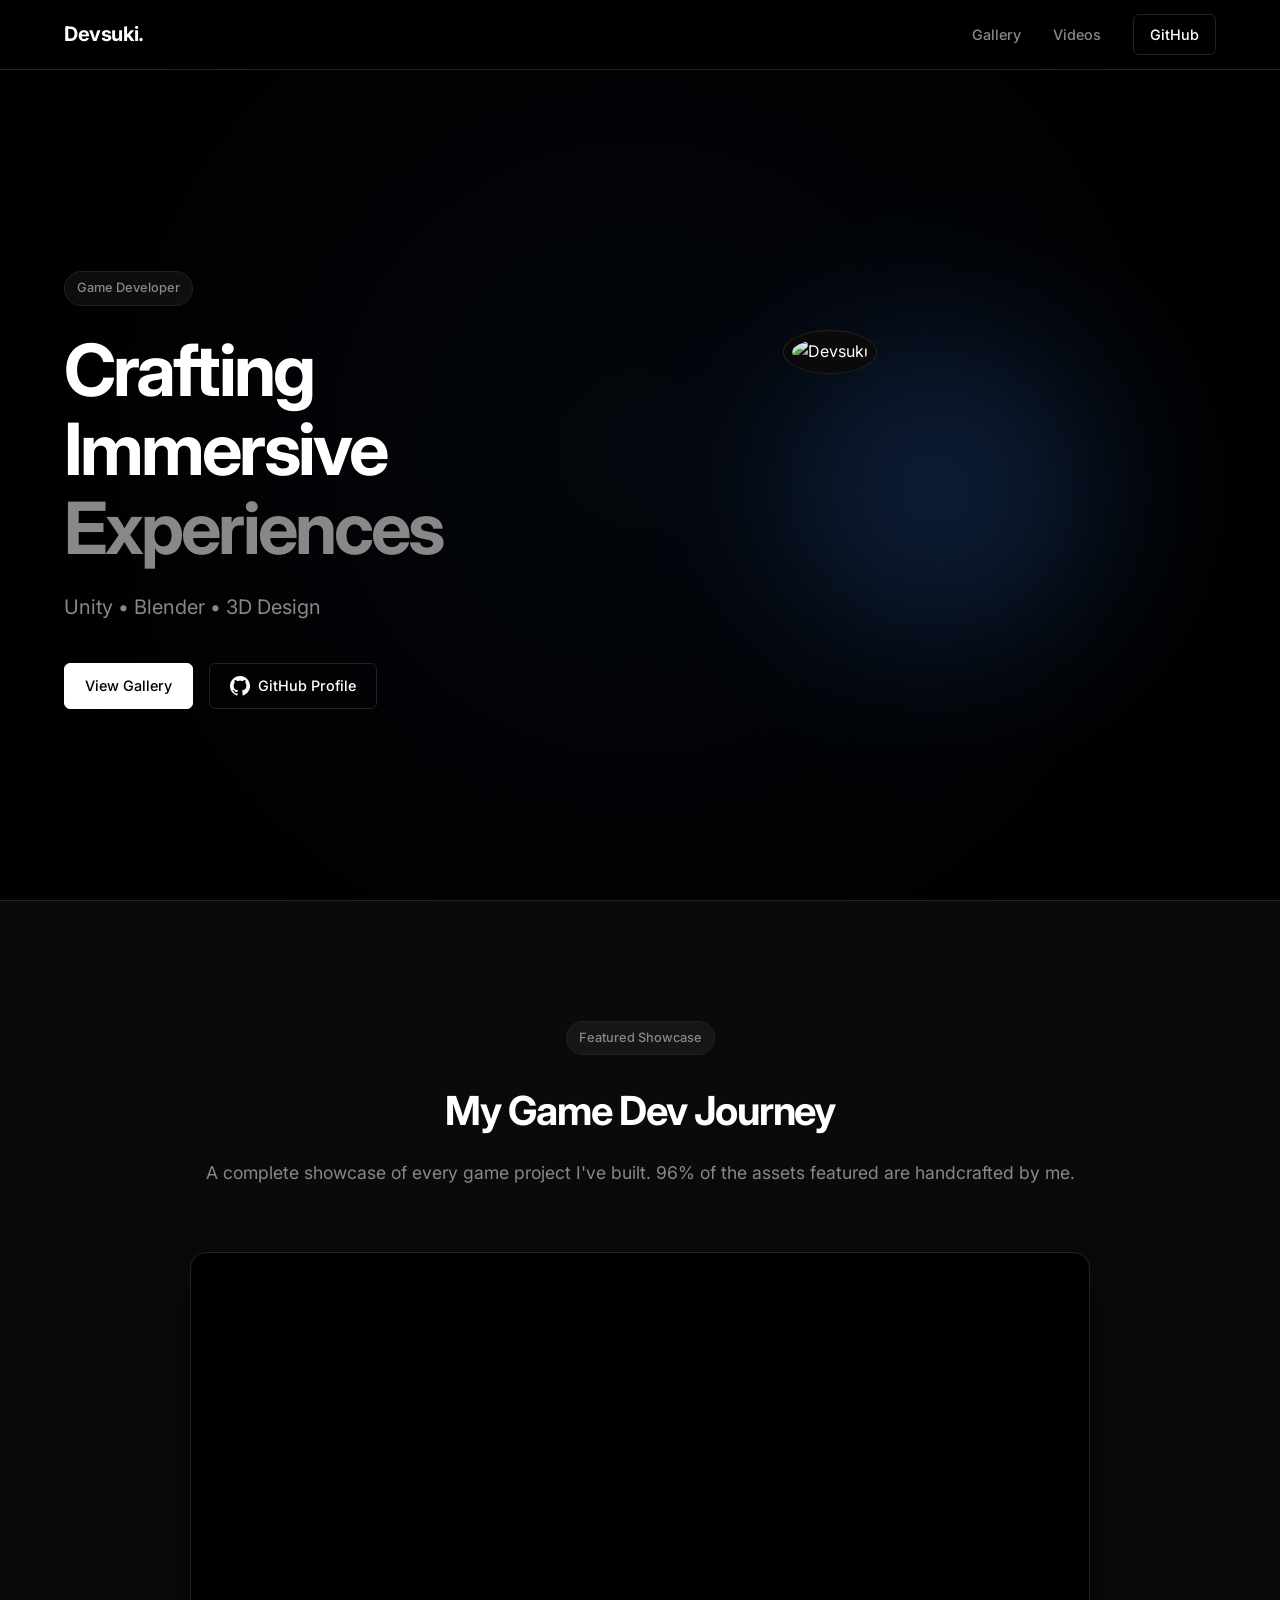
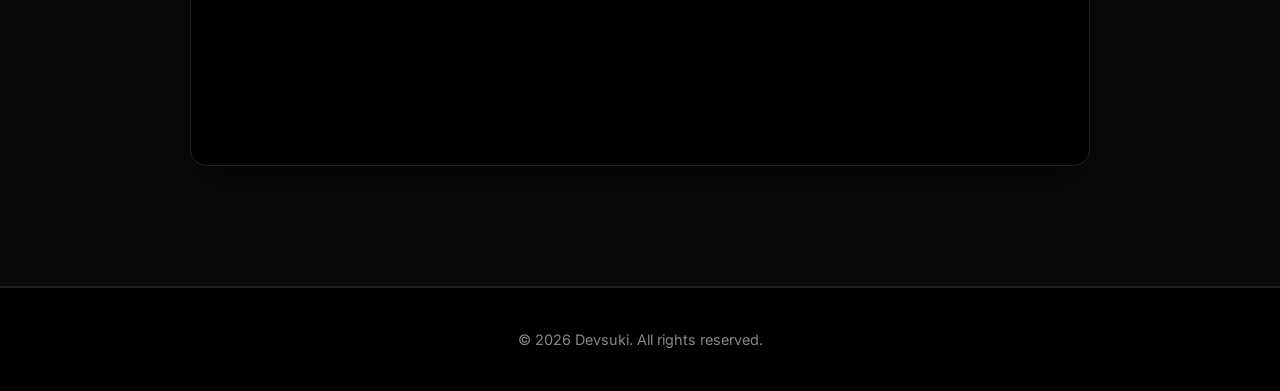
==== index.html @ 2c9f5257 "update" ====
<!DOCTYPE html>
<html lang="en">
<head>
    <meta charset="UTF-8">
    <meta name="viewport" content="width=device-width, initial-scale=1.0">
    <title>Devsuki | Game Developer</title>
    <link rel="preconnect" href="https://fonts.googleapis.com">
    <link rel="preconnect" href="https://fonts.gstatic.com" crossorigin>
    <link href="https://fonts.googleapis.com/css2?family=Inter:wght@300;400;500;600;700&display=swap" rel="stylesheet">
    <link rel="stylesheet" href="assets/css/style.css">
    <link rel="apple-touch-icon" sizes="180x180" href="assets/favicons/apple-touch-icon.png">
    <link rel="icon" type="image/png" sizes="32x32" href="assets/favicons/favicon-32x32.png">
    <link rel="icon" type="image/png" sizes="16x16" href="assets/favicons/favicon-16x16.png">
    <link rel="manifest" href="assets/favicons/site.webmanifest">
</head>
<body>
    <nav class="navbar">
        <div class="container nav-container">
            <a href="https://devsuki256.github.io" class="logo">Devsuki.</a>
            <div class="nav-links">
                <a href="gallery.html" target="_blank" rel="noopener noreferrer">Gallery</a>
                <a href="videos.html" target="_blank" rel="noopener noreferrer">Videos</a>
                <a href="https://github.com/devsuki256/" target="_blank" class="btn btn-outline">GitHub</a>
            </div>
        </div>
    </nav>

    <header class="hero">
        <div class="container hero-container">
            <div class="hero-content">
                <div class="badge">Game Developer</div>
                <h1 class="hero-title">Crafting Immersive <span>Experiences</span></h1>
                <p class="hero-subtitle">Unity • Blender • 3D Design</p>
                <div class="hero-actions">
                    <a href="gallery.html" target="_blank" rel="noopener noreferrer" class="btn btn-primary">View Gallery</a>
                    <a href="https://github.com/devsuki256/" target="_blank" class="btn btn-secondary">
                        <svg width="20" height="20" viewBox="0 0 24 24" fill="currentColor">
                            <path d="M12 0c-6.661 0-12 5.339-12 12 0 5.278 3.433 9.756 8.206 11.341.6.111.82-.258.82-.577v-2.031c-3.338.724-4.042-1.61-4.042-1.61-.546-1.387-1.333-1.756-1.333-1.756-1.089-.745.083-.729.083-.729 1.205.084 1.839 1.237 1.839 1.237 1.07 1.834 2.807 1.304 3.492.997.107-.775.418-1.305.762-1.604-2.665-.305-5.467-1.334-5.467-5.931 0-1.311.469-2.381 1.236-3.221-.124-.303-.535-1.524.117-3.176 0 0 1.008-.322 3.301 1.23.957-.266 1.983-.399 3.003-.404 1.02.005 2.047.138 3.006.404 2.291-1.552 3.297-1.23 3.297-1.23.653 1.653.242 2.874.118 3.176.77.84 1.235 1.911 1.235 3.221 0 4.609-2.807 5.624-5.479 5.921.43.372.823 1.102.823 2.222v3.293c0 .319.192.694.801.576 4.765-1.589 8.199-6.086 8.199-11.386 0-6.627-5.373-12-12-12z"/>
                        </svg>
                        GitHub Profile
                    </a>
                </div>
            </div>
            <div class="hero-image">
                <div class="image-wrapper">
                    <img src="https://github.com/devsuki256.png" alt="Devsuki">
                    <div class="glow"></div>
                </div>
            </div>
        </div>
    </header>

    <section class="section bg-light">
        <div class="container">
            <div class="section-header">
                <div class="badge">Featured Showcase</div>
                <h2 class="section-title">My Game Dev Journey</h2>
                <p class="section-subtitle">A complete showcase of every game project I've built. 96% of the assets featured are handcrafted by me.</p>
            </div>
            <div class="featured-video card">
                <div class="video-wrapper">
                    <iframe src="https://www.youtube.com/embed/bhqMQ7CLJa0?si=gXv5H6FNw3ew9xM1" title="YouTube video player" frameborder="0" allow="accelerometer; autoplay; clipboard-write; encrypted-media; gyroscope; picture-in-picture; web-share" referrerpolicy="strict-origin-when-cross-origin" allowfullscreen></iframe>
                </div>
            </div>
        </div>
    </section>

    <footer class="footer">
        <div class="container">
            <p>&copy; <span id="year"></span> Devsuki. All rights reserved.</p>
        </div>
    </footer>

    <script src="assets/js/main.js"></script>
</body>
</html>
---- assets/css/style.css ----
:root {
    --bg-color: #000000;
    --surface-color: #0a0a0a;
    --border-color: #222222;
    --text-primary: #ffffff;
    --text-secondary: #888888;
    --primary-color: #ffffff;
    --primary-hover: #e0e0e0;
    --accent-color: #3b82f6;
    --font-sans: 'Inter', -apple-system, BlinkMacSystemFont, "Segoe UI", Roboto, Helvetica, Arial, sans-serif;
}

* {
    margin: 0;
    padding: 0;
    box-sizing: border-box;
}

html {
    scroll-behavior: smooth;
}

body {
    font-family: var(--font-sans);
    background-color: var(--bg-color);
    color: var(--text-primary);
    line-height: 1.6;
    -webkit-font-smoothing: antialiased;
}

.container {
    max-width: 1200px;
    margin: 0 auto;
    padding: 0 24px;
}

/* Navbar */
.navbar {
    position: fixed;
    top: 0;
    left: 0;
    right: 0;
    height: 70px;
    background: rgba(0, 0, 0, 0.7);
    backdrop-filter: blur(12px);
    -webkit-backdrop-filter: blur(12px);
    border-bottom: 1px solid var(--border-color);
    z-index: 100;
    display: flex;
    align-items: center;
}

.nav-container {
    display: flex;
    justify-content: space-between;
    align-items: center;
    width: 100%;
}

.logo {
    font-size: 1.25rem;
    font-weight: 700;
    letter-spacing: -0.02em;
    color: var(--text-primary);
    text-decoration: none;
}

.nav-links {
    display: flex;
    align-items: center;
    gap: 32px;
}

.nav-links a:not(.btn) {
    color: var(--text-secondary);
    text-decoration: none;
    font-size: 0.9rem;
    font-weight: 500;
    transition: color 0.2s;
}

.nav-links a:not(.btn):hover {
    color: var(--text-primary);
}

/* Buttons */
.btn {
    display: inline-flex;
    align-items: center;
    justify-content: center;
    gap: 8px;
    padding: 10px 20px;
    border-radius: 6px;
    font-size: 0.9rem;
    font-weight: 500;
    text-decoration: none;
    transition: all 0.2s;
    cursor: pointer;
}

.btn-primary {
    background: var(--primary-color);
    color: #000;
    border: 1px solid var(--primary-color);
}

.btn-primary:hover {
    background: var(--primary-hover);
}

.btn-secondary {
    background: transparent;
    color: var(--text-primary);
    border: 1px solid var(--border-color);
}

.btn-secondary:hover {
    background: var(--surface-color);
    border-color: #444;
}

.btn-outline {
    background: transparent;
    color: var(--text-primary);
    border: 1px solid var(--border-color);
    padding: 8px 16px;
}

.btn-outline:hover {
    background: var(--surface-color);
}

/* Hero */
.hero {
    padding: 180px 0 100px;
    min-height: 100vh;
    display: flex;
    align-items: center;
    position: relative;
    overflow: hidden;
}

.hero::before {
    content: '';
    position: absolute;
    top: -50%;
    left: -50%;
    width: 200%;
    height: 200%;
    background: radial-gradient(circle at 50% 50%, rgba(59, 130, 246, 0.05) 0%, transparent 40%);
    z-index: -1;
}

.hero-container {
    display: grid;
    grid-template-columns: 1fr 1fr;
    gap: 60px;
    align-items: center;
}

.badge {
    display: inline-block;
    padding: 6px 12px;
    background: rgba(255, 255, 255, 0.05);
    border: 1px solid var(--border-color);
    border-radius: 100px;
    font-size: 0.8rem;
    font-weight: 500;
    margin-bottom: 24px;
    color: var(--text-secondary);
}

.hero-title {
    font-size: 4.5rem;
    font-weight: 700;
    line-height: 1.1;
    letter-spacing: -0.04em;
    margin-bottom: 24px;
}

.hero-title span {
    color: var(--text-secondary);
}

.hero-subtitle {
    font-size: 1.25rem;
    color: var(--text-secondary);
    margin-bottom: 40px;
    max-width: 480px;
}

.hero-actions {
    display: flex;
    gap: 16px;
}

.hero-image {
    display: flex;
    justify-content: center;
    position: relative;
}

.image-wrapper {
    position: relative;
    width: 320px;
    height: 320px;
    border-radius: 50%;
    z-index: 1;
}

.image-wrapper img {
    width: 100%;
    height: 100%;
    object-fit: cover;
    border-radius: 50%;
    border: 1px solid var(--border-color);
    background: var(--surface-color);
    padding: 8px;
}

.glow {
    position: absolute;
    top: 50%;
    left: 50%;
    transform: translate(-50%, -50%);
    width: 100%;
    height: 100%;
    background: var(--accent-color);
    filter: blur(80px);
    opacity: 0.2;
    z-index: -1;
    border-radius: 50%;
}

/* Sections */
.section {
    padding: 120px 0;
}

.bg-light {
    background: var(--surface-color);
    border-top: 1px solid var(--border-color);
    border-bottom: 1px solid var(--border-color);
}

.section-header {
    text-align: center;
    margin-bottom: 64px;
}

.section-title {
    font-size: 2.5rem;
    font-weight: 700;
    letter-spacing: -0.03em;
    margin-bottom: 16px;
}

.section-subtitle {
    font-size: 1.1rem;
    color: var(--text-secondary);
}

/* Grid */
.grid {
    display: grid;
    gap: 24px;
}

.gallery-grid {
    grid-template-columns: repeat(auto-fill, minmax(300px, 1fr));
}

.video-grid {
    grid-template-columns: repeat(auto-fill, minmax(400px, 1fr));
}

/* Cards */
.card {
    background: var(--bg-color);
    border: 1px solid var(--border-color);
    border-radius: 12px;
    overflow: hidden;
    transition: all 0.3s ease;
    cursor: pointer;
    position: relative;
}

.card:hover {
    border-color: #444;
    transform: translateY(-4px);
    box-shadow: 0 12px 24px rgba(0,0,0,0.5);
}

.card-img-wrapper {
    aspect-ratio: 16/9;
    overflow: hidden;
}

.card img {
    width: 100%;
    height: 100%;
    object-fit: cover;
    transition: transform 0.5s ease;
}

.card:hover img {
    transform: scale(1.05);
}

.video-wrapper {
    aspect-ratio: 16/9;
}

.video-wrapper iframe {
    width: 100%;
    height: 100%;
    border: none;
}

.featured-video {
    max-width: 900px;
    margin: 0 auto;
    border-radius: 16px;
    box-shadow: 0 20px 40px rgba(0,0,0,0.6);
}

/* Lightbox */
.lightbox {
    position: fixed;
    top: 0;
    left: 0;
    width: 100%;
    height: 100%;
    background: rgba(0, 0, 0, 0.9);
    backdrop-filter: blur(10px);
    z-index: 1000;
    display: flex;
    align-items: center;
    justify-content: center;
    opacity: 0;
    pointer-events: none;
    transition: opacity 0.3s ease;
}

.lightbox.active {
    opacity: 1;
    pointer-events: auto;
}

.lightbox-content {
    max-width: 90vw;
    max-height: 90vh;
    position: relative;
}

.lightbox img {
    max-width: 100%;
    max-height: 90vh;
    object-fit: contain;
    border-radius: 8px;
    box-shadow: 0 20px 40px rgba(0,0,0,0.5);
}

.close-lightbox {
    position: absolute;
    top: 24px;
    right: 24px;
    background: rgba(255,255,255,0.1);
    border: 1px solid rgba(255,255,255,0.2);
    color: white;
    width: 40px;
    height: 40px;
    border-radius: 50%;
    font-size: 24px;
    display: flex;
    align-items: center;
    justify-content: center;
    cursor: pointer;
    transition: background 0.2s;
}

.close-lightbox:hover {
    background: rgba(255,255,255,0.2);
}

/* Footer */
.footer {
    padding: 40px 0;
    text-align: center;
    color: var(--text-secondary);
    border-top: 1px solid var(--border-color);
    font-size: 0.9rem;
}

/* Responsive */
@media (max-width: 992px) {
    .hero-container {
        grid-template-columns: 1fr;
        text-align: center;
    }
    
    .hero-subtitle {
        margin: 0 auto 40px;
    }

    .hero-actions {
        justify-content: center;
    }

    .hero-image {
        grid-row: 1;
        margin-bottom: 40px;
    }

    .image-wrapper {
        width: 240px;
        height: 240px;
    }
}

@media (max-width: 768px) {
    .hero-title {
        font-size: 3rem;
    }

    .video-grid {
        grid-template-columns: 1fr;
    }

    .nav-links a:not(.btn) {
        display: none;
    }
    
    .hero-actions {
        flex-direction: column;
    }
    
    .hero-actions .btn {
        width: 100%;
    }
}
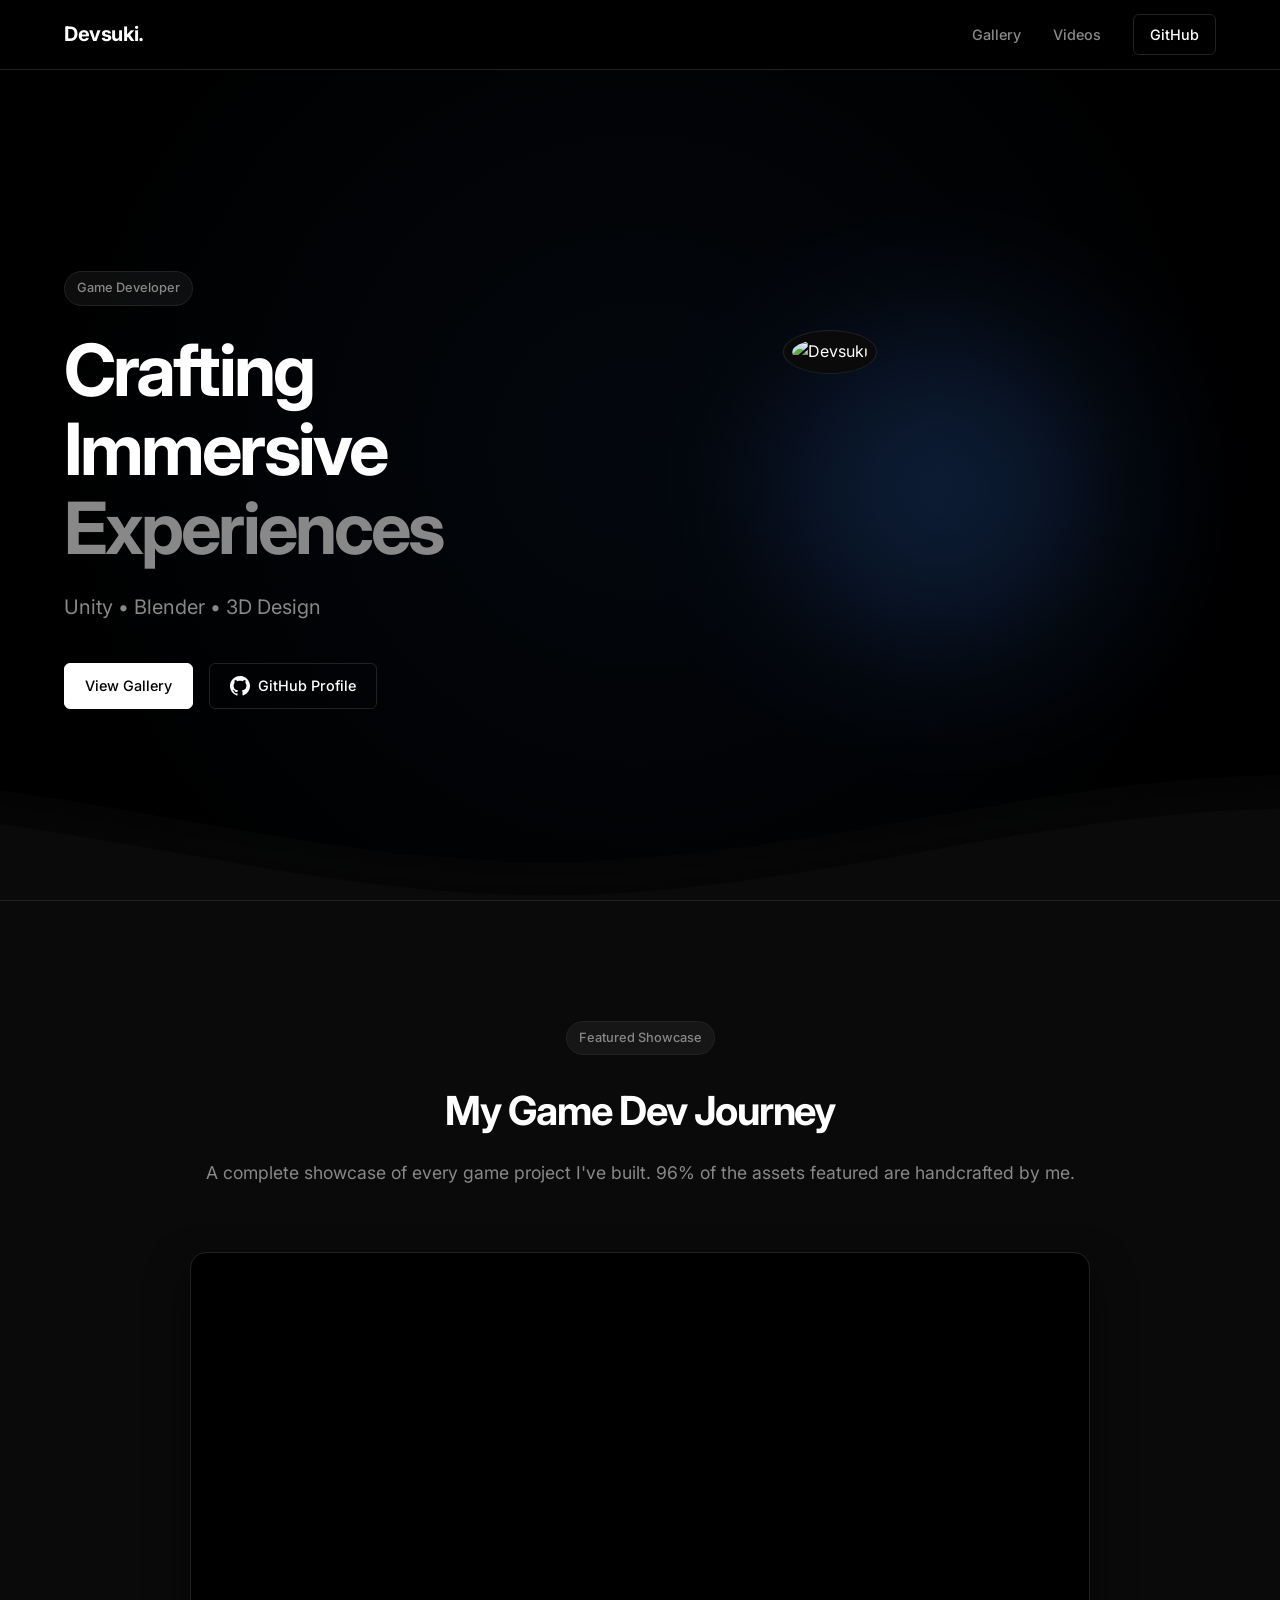
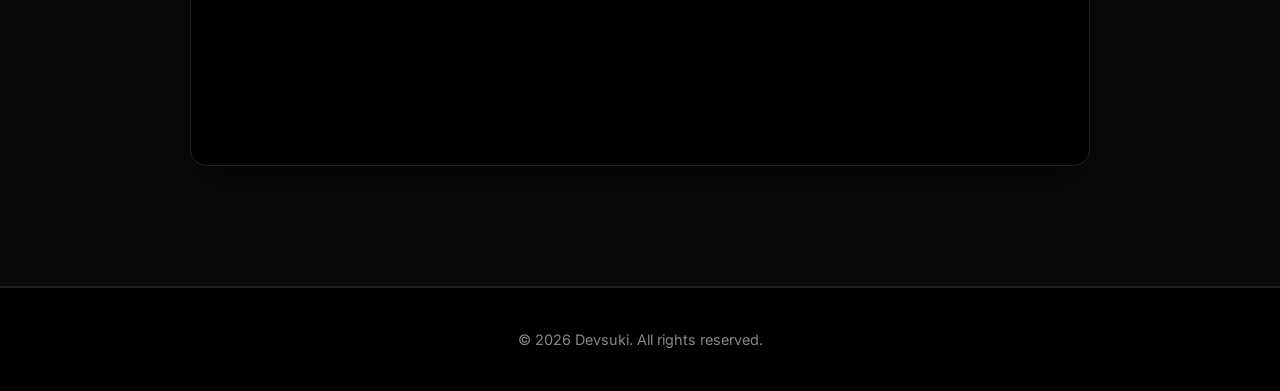
==== commit f354b113: "animation" ====
--- a/index.html
+++ b/index.html
@@ -48,6 +48,19 @@
                 </div>
             </div>
         </div>
+        <!-- Wave Animation -->
+        <svg class="waves" xmlns="http://www.w3.org/2000/svg" xmlns:xlink="http://www.w3.org/1999/xlink"
+             viewBox="0 24 150 28" preserveAspectRatio="none" shape-rendering="auto">
+            <defs>
+                <path id="gentle-wave" d="M-160 44c30 0 58-18 88-18s 58 18 88 18 58-18 88-18 58 18 88 18 v44h-352z" />
+            </defs>
+            <g class="parallax">
+                <use xlink:href="#gentle-wave" x="48" y="0" fill="rgba(10, 10, 10, 0.7)" />
+                <use xlink:href="#gentle-wave" x="48" y="3" fill="rgba(10, 10, 10, 0.5)" />
+                <use xlink:href="#gentle-wave" x="48" y="5" fill="rgba(10, 10, 10, 0.3)" />
+                <use xlink:href="#gentle-wave" x="48" y="7" fill="#0a0a0a" />
+            </g>
+        </svg>
     </header>
 
     <section class="section bg-light">
--- a/assets/css/style.css
+++ b/assets/css/style.css
@@ -151,6 +151,49 @@
     z-index: -1;
 }
 
+/* Waves */
+.waves {
+    position: absolute;
+    bottom: 0;
+    width: 100%;
+    height: 15vh;
+    min-height: 100px;
+    max-height: 150px;
+    z-index: 1;
+}
+
+.parallax > use {
+    animation: move-forever 25s cubic-bezier(.55, .5, .45, .5) infinite;
+}
+
+.parallax > use:nth-child(1) {
+    animation-delay: -2s;
+    animation-duration: 7s;
+    opacity: 0.7;
+}
+
+.parallax > use:nth-child(2) {
+    animation-delay: -3s;
+    animation-duration: 10s;
+    opacity: 0.5;
+}
+
+.parallax > use:nth-child(3) {
+    animation-delay: -4s;
+    animation-duration: 13s;
+    opacity: 0.3;
+}
+
+.parallax > use:nth-child(4) {
+    animation-delay: -5s;
+    animation-duration: 20s;
+}
+
+@keyframes move-forever {
+    0% { transform: translate3d(-90px, 0, 0); }
+    100% { transform: translate3d(85px, 0, 0); }
+}
+
 .hero-container {
     display: grid;
     grid-template-columns: 1fr 1fr;
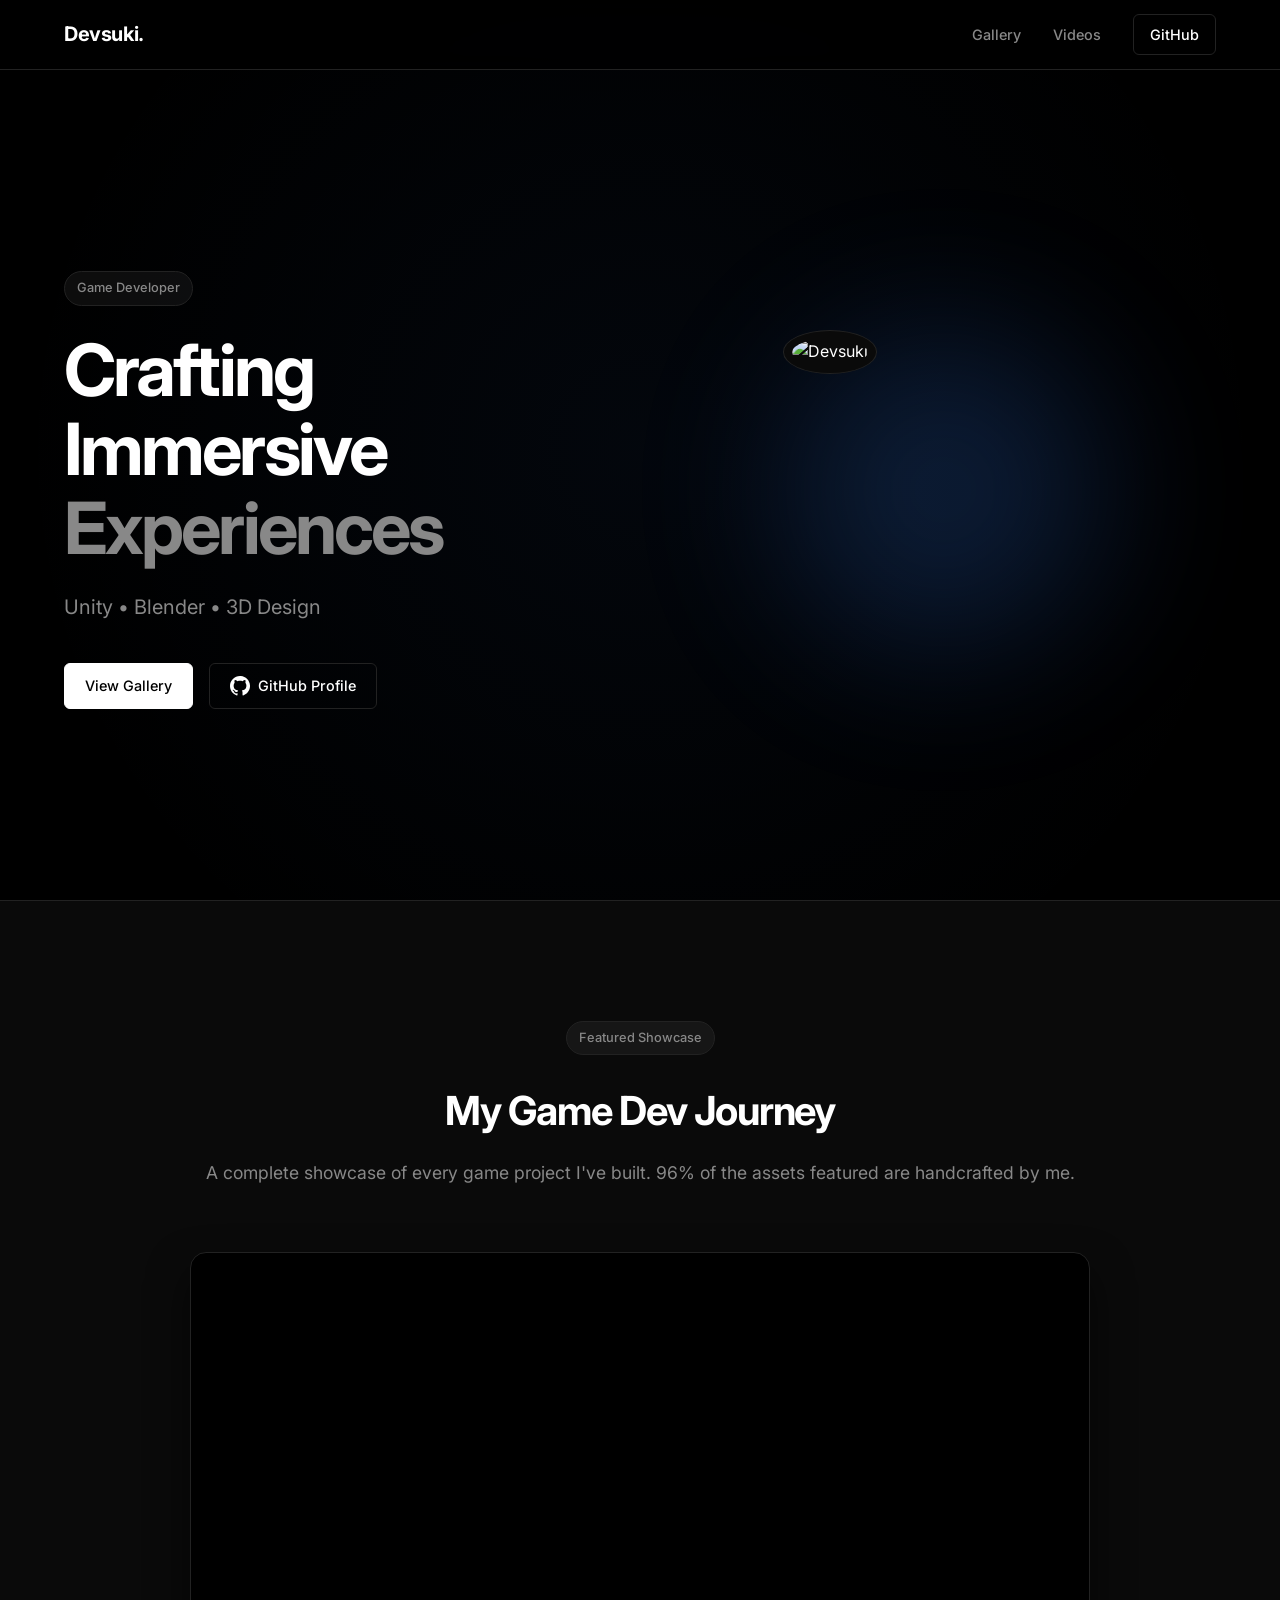
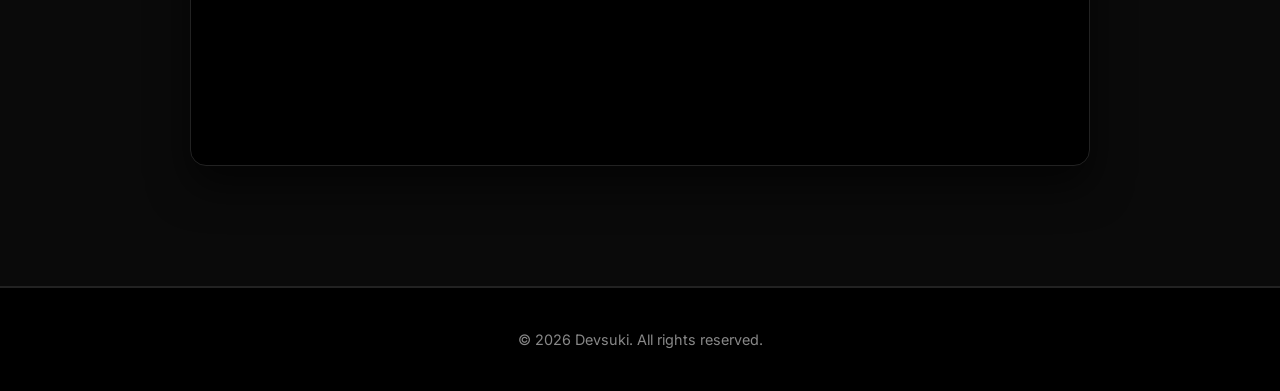
==== commit 16b53570: "animation" ====
--- a/index.html
+++ b/index.html
@@ -28,10 +28,10 @@
     <header class="hero">
         <div class="container hero-container">
             <div class="hero-content">
-                <div class="badge">Game Developer</div>
-                <h1 class="hero-title">Crafting Immersive <span>Experiences</span></h1>
-                <p class="hero-subtitle">Unity • Blender • 3D Design</p>
-                <div class="hero-actions">
+                <div class="badge animate-fade-up" style="animation-delay: 0.1s; opacity: 0;">Game Developer</div>
+                <h1 class="hero-title animate-fade-up" style="animation-delay: 0.2s; opacity: 0;">Crafting Immersive <span>Experiences</span></h1>
+                <p class="hero-subtitle animate-fade-up" style="animation-delay: 0.3s; opacity: 0;">Unity • Blender • 3D Design</p>
+                <div class="hero-actions animate-fade-up" style="animation-delay: 0.4s; opacity: 0;">
                     <a href="gallery.html" target="_blank" rel="noopener noreferrer" class="btn btn-primary">View Gallery</a>
                     <a href="https://github.com/devsuki256/" target="_blank" class="btn btn-secondary">
                         <svg width="20" height="20" viewBox="0 0 24 24" fill="currentColor">
@@ -41,36 +41,23 @@
                     </a>
                 </div>
             </div>
-            <div class="hero-image">
+            <div class="hero-image animate-scale-in" style="animation-delay: 0.5s; opacity: 0;">
                 <div class="image-wrapper">
                     <img src="https://github.com/devsuki256.png" alt="Devsuki">
                     <div class="glow"></div>
                 </div>
             </div>
         </div>
-        <!-- Wave Animation -->
-        <svg class="waves" xmlns="http://www.w3.org/2000/svg" xmlns:xlink="http://www.w3.org/1999/xlink"
-             viewBox="0 24 150 28" preserveAspectRatio="none" shape-rendering="auto">
-            <defs>
-                <path id="gentle-wave" d="M-160 44c30 0 58-18 88-18s 58 18 88 18 58-18 88-18 58 18 88 18 v44h-352z" />
-            </defs>
-            <g class="parallax">
-                <use xlink:href="#gentle-wave" x="48" y="0" fill="rgba(10, 10, 10, 0.7)" />
-                <use xlink:href="#gentle-wave" x="48" y="3" fill="rgba(10, 10, 10, 0.5)" />
-                <use xlink:href="#gentle-wave" x="48" y="5" fill="rgba(10, 10, 10, 0.3)" />
-                <use xlink:href="#gentle-wave" x="48" y="7" fill="#0a0a0a" />
-            </g>
-        </svg>
     </header>
 
     <section class="section bg-light">
         <div class="container">
-            <div class="section-header">
+            <div class="section-header animate-fade-up" style="opacity: 0;">
                 <div class="badge">Featured Showcase</div>
                 <h2 class="section-title">My Game Dev Journey</h2>
                 <p class="section-subtitle">A complete showcase of every game project I've built. 96% of the assets featured are handcrafted by me.</p>
             </div>
-            <div class="featured-video card">
+            <div class="featured-video card animate-fade-up" style="animation-delay: 0.2s; opacity: 0;">
                 <div class="video-wrapper">
                     <iframe src="https://www.youtube.com/embed/bhqMQ7CLJa0?si=gXv5H6FNw3ew9xM1" title="YouTube video player" frameborder="0" allow="accelerometer; autoplay; clipboard-write; encrypted-media; gyroscope; picture-in-picture; web-share" referrerpolicy="strict-origin-when-cross-origin" allowfullscreen></iframe>
                 </div>
--- a/assets/css/style.css
+++ b/assets/css/style.css
@@ -151,51 +151,76 @@
     z-index: -1;
 }
 
-/* Waves */
-.waves {
-    position: absolute;
-    bottom: 0;
-    width: 100%;
-    height: 15vh;
-    min-height: 100px;
-    max-height: 150px;
-    z-index: 1;
-}
-
-.parallax > use {
-    animation: move-forever 25s cubic-bezier(.55, .5, .45, .5) infinite;
-}
-
-.parallax > use:nth-child(1) {
-    animation-delay: -2s;
-    animation-duration: 7s;
-    opacity: 0.7;
-}
-
-.parallax > use:nth-child(2) {
-    animation-delay: -3s;
-    animation-duration: 10s;
-    opacity: 0.5;
-}
-
-.parallax > use:nth-child(3) {
-    animation-delay: -4s;
-    animation-duration: 13s;
-    opacity: 0.3;
-}
-
-.parallax > use:nth-child(4) {
-    animation-delay: -5s;
-    animation-duration: 20s;
-}
-
-@keyframes move-forever {
-    0% { transform: translate3d(-90px, 0, 0); }
-    100% { transform: translate3d(85px, 0, 0); }
+/* Animations */
+@keyframes fadeInUp {
+    from {
+        opacity: 0;
+        transform: translateY(20px);
+    }
+    to {
+        opacity: 1;
+        transform: translateY(0);
+    }
+}
+
+@keyframes fadeIn {
+    from { opacity: 0; }
+    to { opacity: 1; }
+}
+
+@keyframes scaleIn {
+    from {
+        opacity: 0;
+        transform: scale(0.9);
+    }
+    to {
+        opacity: 1;
+        transform: scale(1);
+    }
+}
+
+.animate-fade-up {
+    animation: fadeInUp 0.8s cubic-bezier(0.16, 1, 0.3, 1) forwards;
+}
+
+.animate-fade-in {
+    animation: fadeIn 1s ease forwards;
+}
+
+.animate-scale-in {
+    animation: scaleIn 0.8s cubic-bezier(0.16, 1, 0.3, 1) forwards;
+}
+
+/* Loading State */
+.loader-container {
+    display: flex;
+    justify-content: center;
+    align-items: center;
+    min-height: 200px;
+    width: 100%;
+}
+
+.loader {
+    width: 40px;
+    height: 40px;
+    border: 3px solid rgba(255, 255, 255, 0.1);
+    border-radius: 50%;
+    border-top-color: var(--text-primary);
+    animation: spin 1s ease-in-out infinite;
+}
+
+@keyframes spin {
+    to { transform: rotate(360deg); }
+}
+
+.hidden {
+    display: none !important;
 }
 
 .hero-container {
     display: grid;
+    position: relative;
+    z-index: 1;
     grid-template-columns: 1fr 1fr;
     gap: 60px;
     align-items: center;
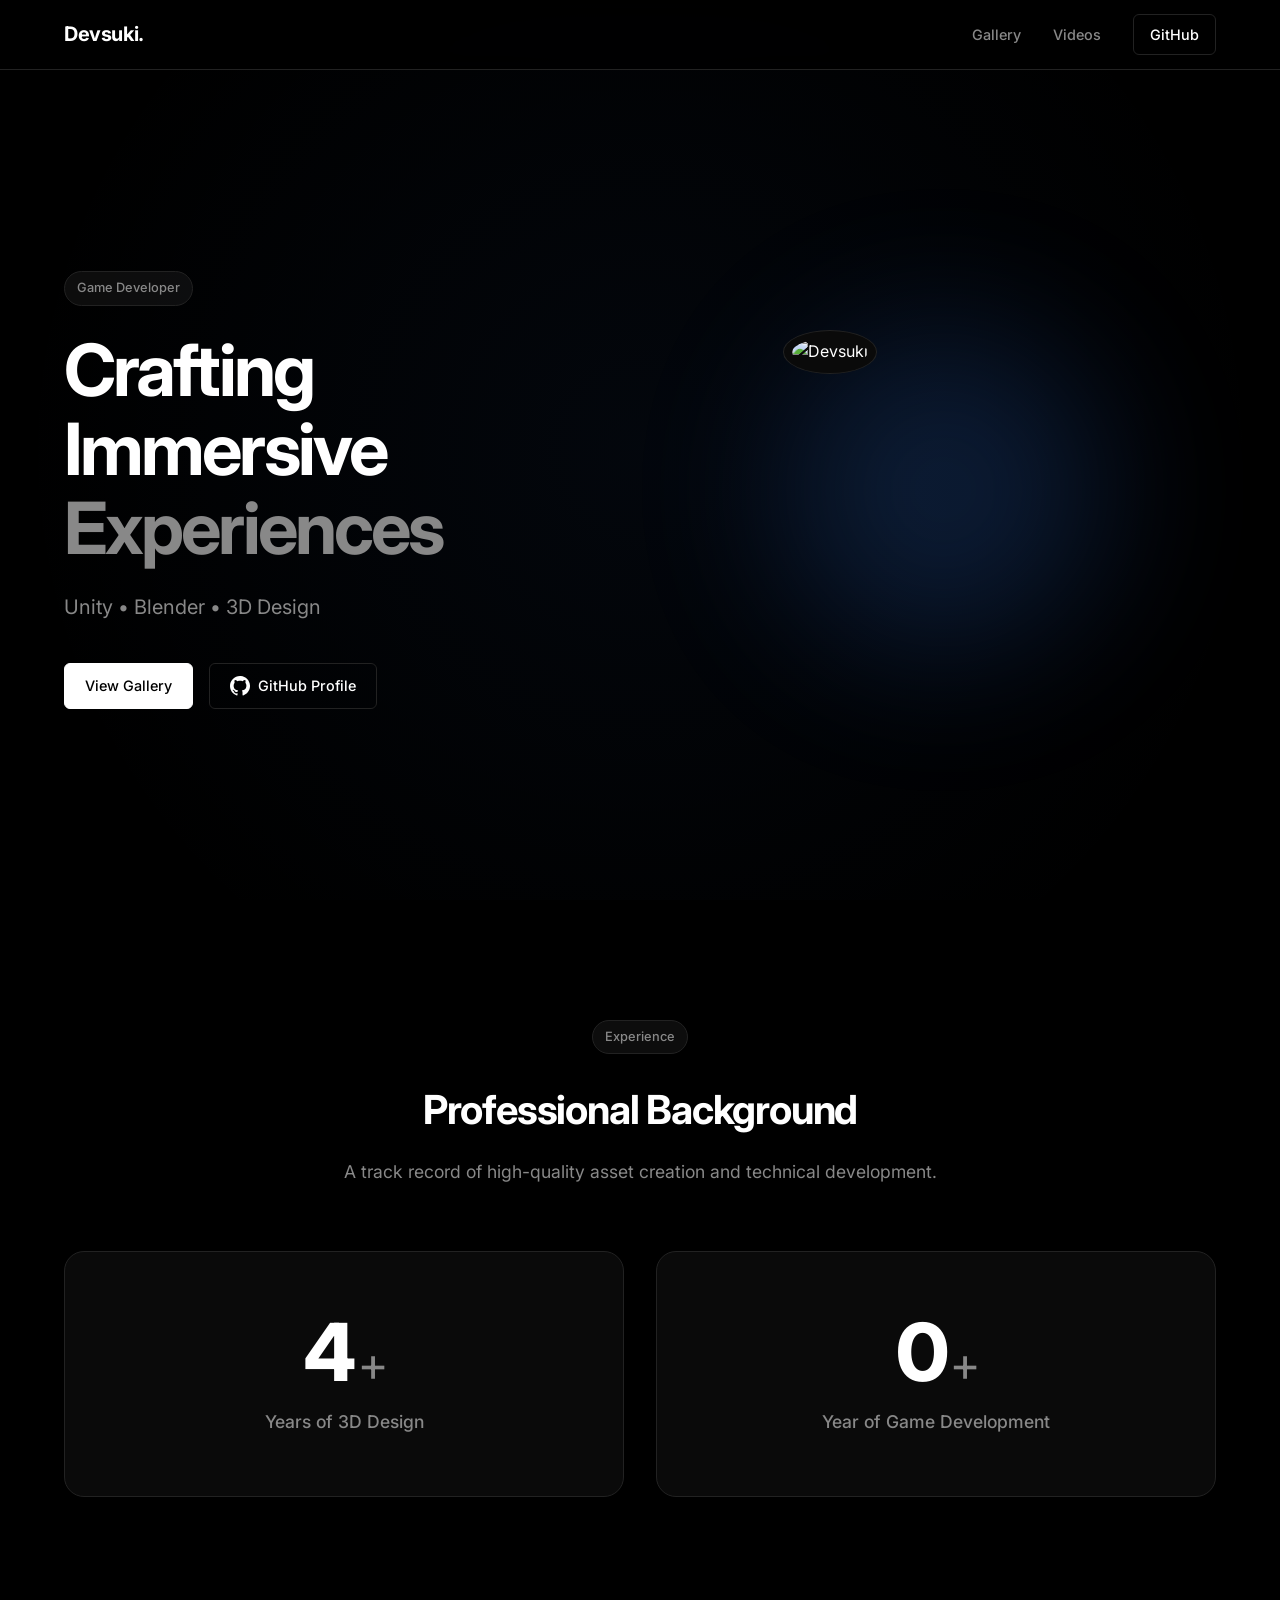
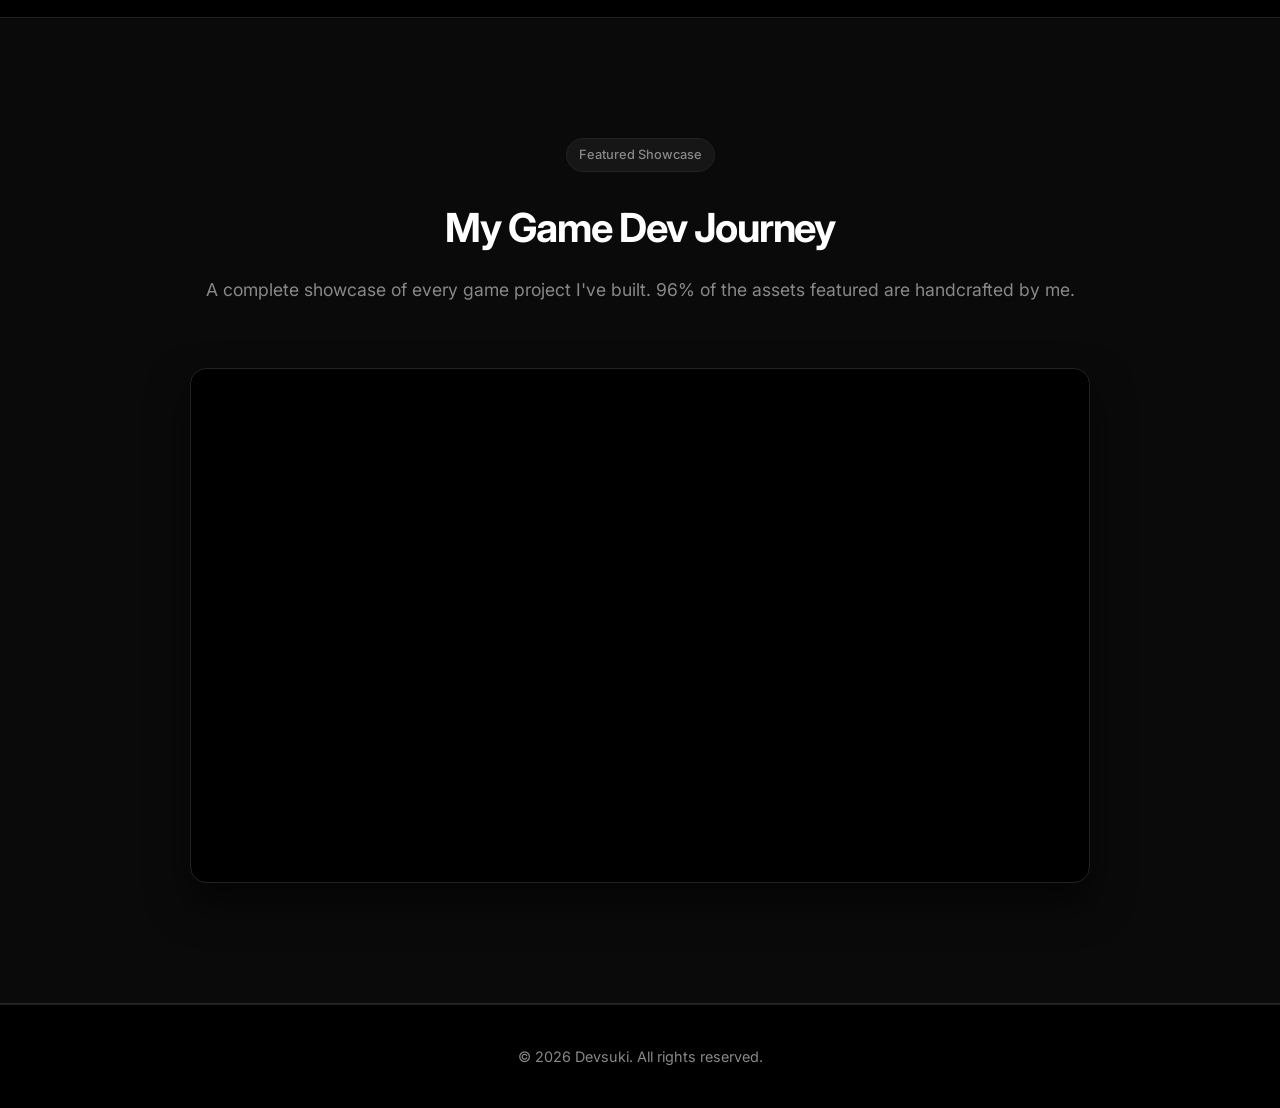
==== commit efdbb758: "up" ====
--- a/index.html
+++ b/index.html
@@ -4,6 +4,16 @@
     <meta charset="UTF-8">
     <meta name="viewport" content="width=device-width, initial-scale=1.0">
     <title>Devsuki | Game Developer</title>
+    <meta name="description" content="Portfolio of Devsuki, a Game Developer and 3D Designer specializing in handcrafted assets and immersive Unity experiences.">
+    <meta name="keywords" content="Game Developer, 3D Designer, Unity, Blender, Devsuki, Game Assets">
+    
+    <!-- Open Graph / Social sharing -->
+    <meta property="og:type" content="website">
+    <meta property="og:url" content="https://devsuki256.github.io/">
+    <meta property="og:title" content="Devsuki | Game Developer Portfolio">
+    <meta property="og:description" content="Crafting immersive experiences. 96% of featured assets are handcrafted by me.">
+    <meta property="og:image" content="https://github.com/devsuki256.png">
+
     <link rel="preconnect" href="https://fonts.googleapis.com">
     <link rel="preconnect" href="https://fonts.gstatic.com" crossorigin>
     <link href="https://fonts.googleapis.com/css2?family=Inter:wght@300;400;500;600;700&display=swap" rel="stylesheet">
@@ -22,6 +32,11 @@
                 <a href="videos.html" target="_blank" rel="noopener noreferrer">Videos</a>
                 <a href="https://github.com/devsuki256/" target="_blank" class="btn btn-outline">GitHub</a>
             </div>
+            <button class="menu-toggle" id="menu-toggle" aria-label="Toggle navigation">
+                <span></span>
+                <span></span>
+                <span></span>
+            </button>
         </div>
     </nav>
 
@@ -31,6 +46,7 @@
                 <div class="badge animate-fade-up" style="animation-delay: 0.1s; opacity: 0;">Game Developer</div>
                 <h1 class="hero-title animate-fade-up" style="animation-delay: 0.2s; opacity: 0;">Crafting Immersive <span>Experiences</span></h1>
                 <p class="hero-subtitle animate-fade-up" style="animation-delay: 0.3s; opacity: 0;">Unity • Blender • 3D Design</p>
+                
                 <div class="hero-actions animate-fade-up" style="animation-delay: 0.4s; opacity: 0;">
                     <a href="gallery.html" target="_blank" rel="noopener noreferrer" class="btn btn-primary">View Gallery</a>
                     <a href="https://github.com/devsuki256/" target="_blank" class="btn btn-secondary">
@@ -49,6 +65,26 @@
             </div>
         </div>
     </header>
+
+    <section class="section">
+        <div class="container">
+            <div class="section-header animate-fade-up" style="opacity: 0;">
+                <div class="badge">Experience</div>
+                <h2 class="section-title">Professional Background</h2>
+                <p class="section-subtitle">A track record of high-quality asset creation and technical development.</p>
+            </div>
+            <div class="stats-grid">
+                <div class="stat-card animate-fade-up">
+                    <div class="stat-number" data-target="5">0</div>
+                    <div class="stat-label">Years of 3D Design</div>
+                </div>
+                <div class="stat-card animate-fade-up">
+                    <div class="stat-number" data-target="1">0</div>
+                    <div class="stat-label">Year of Game Development</div>
+                </div>
+            </div>
+        </div>
+    </section>
 
     <section class="section bg-light">
         <div class="container">
--- a/assets/css/style.css
+++ b/assets/css/style.css
@@ -257,6 +257,60 @@
     max-width: 480px;
 }
 
+/* Stats Section */
+.stats-grid {
+    display: grid;
+    grid-template-columns: 1fr 1fr;
+    gap: 32px;
+}
+
+.stat-card {
+    background: var(--surface-color);
+    border: 1px solid var(--border-color);
+    padding: 60px 40px;
+    border-radius: 20px;
+    text-align: center;
+    transition: transform 0.3s ease, border-color 0.3s ease;
+}
+
+.stat-card:hover {
+    transform: translateY(-8px);
+    border-color: #444;
+}
+
+.stat-number {
+    font-size: 5rem;
+    font-weight: 800;
+    line-height: 1;
+    margin-bottom: 16px;
+    letter-spacing: -0.04em;
+    color: var(--text-primary);
+}
+
+.stat-number::after {
+    content: '+';
+    color: var(--text-secondary);
+    font-size: 3rem;
+    margin-left: 4px;
+    font-weight: 400;
+}
+
+.stat-label {
+    font-size: 1.1rem;
+    color: var(--text-secondary);
+    font-weight: 500;
+}
+
+@media (max-width: 768px) {
+    .stats-grid {
+        grid-template-columns: 1fr;
+    }
+    
+    .stat-number {
+        font-size: 4rem;
+    }
+}
+
 .hero-actions {
     display: flex;
     gap: 16px;
@@ -460,6 +514,41 @@
     font-size: 0.9rem;
 }
 
+/* Mobile Menu Toggle */
+.menu-toggle {
+    display: none;
+    flex-direction: column;
+    justify-content: space-between;
+    width: 30px;
+    height: 21px;
+    background: transparent;
+    border: none;
+    cursor: pointer;
+    padding: 0;
+    z-index: 1001;
+}
+
+.menu-toggle span {
+    width: 100%;
+    height: 2px;
+    background-color: var(--text-primary);
+    border-radius: 10px;
+    transition: all 0.3s cubic-bezier(0.16, 1, 0.3, 1);
+}
+
+.menu-toggle.active span:nth-child(1) {
+    transform: translateY(9.5px) rotate(45deg);
+}
+
+.menu-toggle.active span:nth-child(2) {
+    opacity: 0;
+    transform: translateX(20px);
+}
+
+.menu-toggle.active span:nth-child(3) {
+    transform: translateY(-9.5px) rotate(-45deg);
+}
+
 /* Responsive */
 @media (max-width: 992px) {
     .hero-container {
@@ -487,16 +576,42 @@
 }
 
 @media (max-width: 768px) {
+    .menu-toggle {
+        display: flex;
+    }
+
+    .nav-links {
+        position: fixed;
+        top: 0;
+        right: -100%;
+        width: 100%;
+        height: 100vh;
+        background: rgba(0, 0, 0, 0.95);
+        backdrop-filter: blur(20px);
+        -webkit-backdrop-filter: blur(20px);
+        flex-direction: column;
+        justify-content: center;
+        align-items: center;
+        gap: 40px;
+        transition: right 0.4s cubic-bezier(0.16, 1, 0.3, 1);
+        z-index: 1000;
+    }
+
+    .nav-links.active {
+        right: 0;
+    }
+
+    .nav-links a:not(.btn) {
+        display: block;
+        font-size: 1.5rem;
+    }
+    
     .hero-title {
         font-size: 3rem;
     }
 
     .video-grid {
         grid-template-columns: 1fr;
-    }
-
-    .nav-links a:not(.btn) {
-        display: none;
     }
     
     .hero-actions {
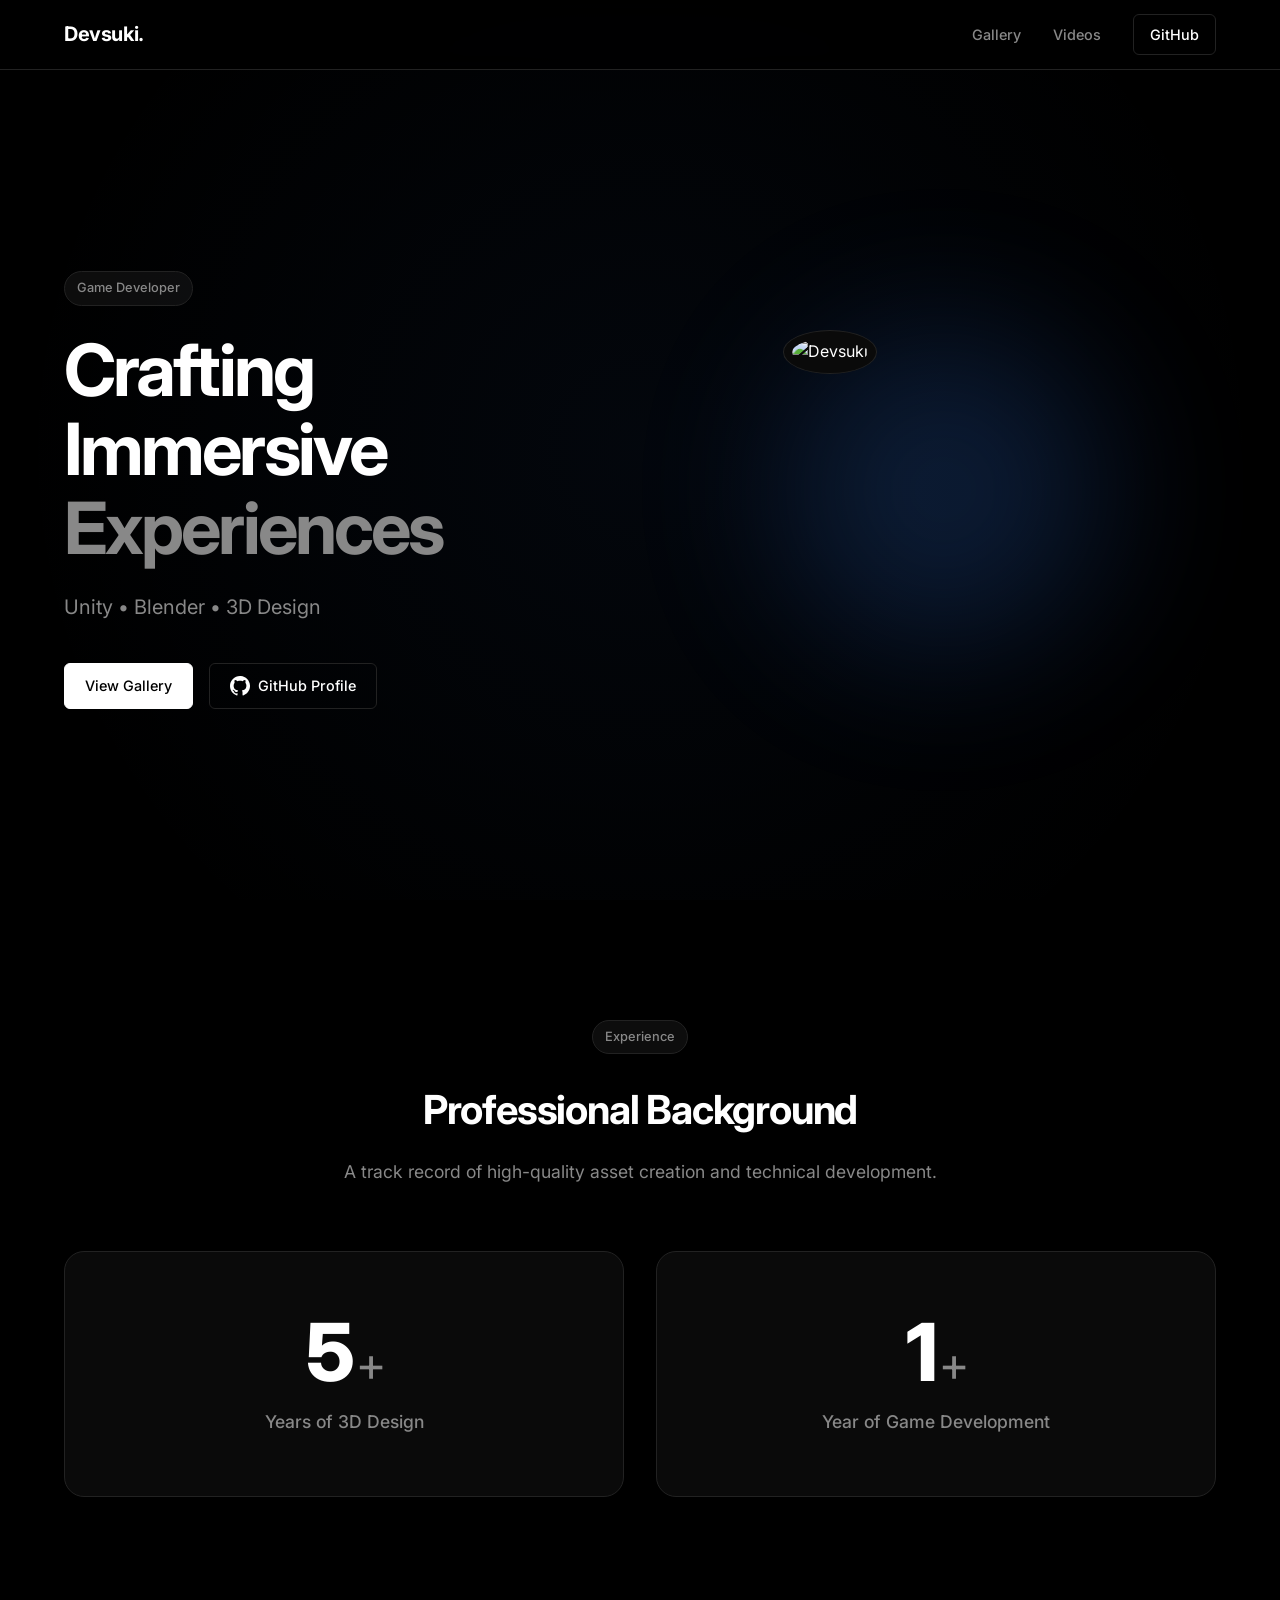
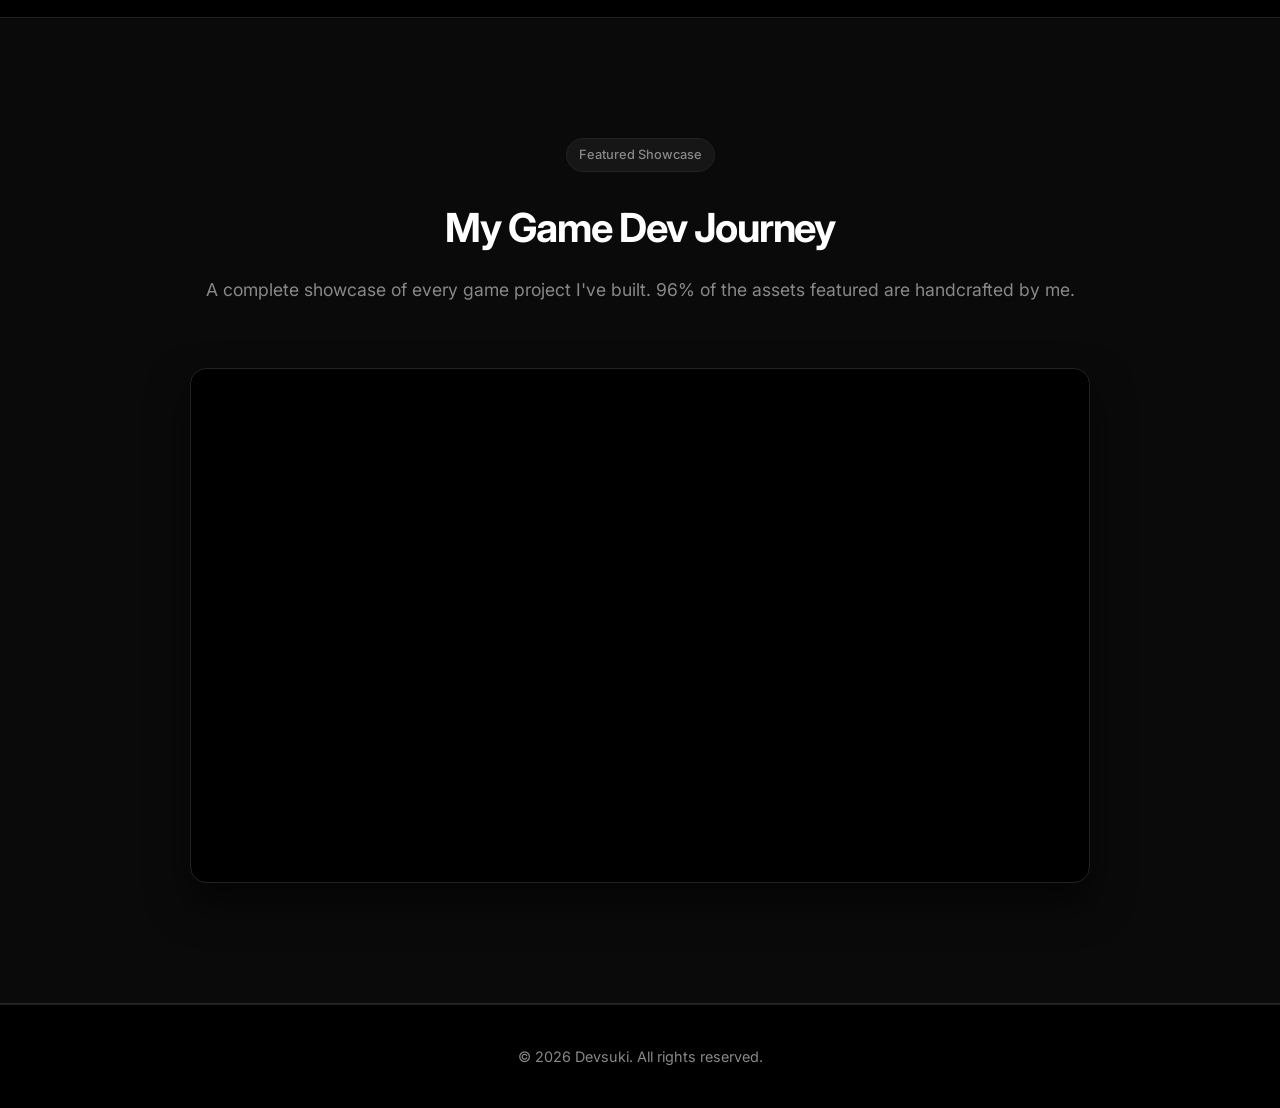
==== commit 7d059a3f: "portfolio updated" ====
--- a/index.html
+++ b/index.html
@@ -26,10 +26,10 @@
 <body>
     <nav class="navbar">
         <div class="container nav-container">
-            <a href="https://devsuki256.github.io" class="logo">Devsuki.</a>
+            <a href="index.html" class="logo">Devsuki.</a>
             <div class="nav-links">
-                <a href="gallery.html" target="_blank" rel="noopener noreferrer">Gallery</a>
-                <a href="videos.html" target="_blank" rel="noopener noreferrer">Videos</a>
+                <a href="gallery.html">Gallery</a>
+                <a href="videos.html">Videos</a>
                 <a href="https://github.com/devsuki256/" target="_blank" class="btn btn-outline">GitHub</a>
             </div>
             <button class="menu-toggle" id="menu-toggle" aria-label="Toggle navigation">
@@ -48,7 +48,7 @@
                 <p class="hero-subtitle animate-fade-up" style="animation-delay: 0.3s; opacity: 0;">Unity • Blender • 3D Design</p>
                 
                 <div class="hero-actions animate-fade-up" style="animation-delay: 0.4s; opacity: 0;">
-                    <a href="gallery.html" target="_blank" rel="noopener noreferrer" class="btn btn-primary">View Gallery</a>
+                    <a href="gallery.html" class="btn btn-primary">View Gallery</a>
                     <a href="https://github.com/devsuki256/" target="_blank" class="btn btn-secondary">
                         <svg width="20" height="20" viewBox="0 0 24 24" fill="currentColor">
                             <path d="M12 0c-6.661 0-12 5.339-12 12 0 5.278 3.433 9.756 8.206 11.341.6.111.82-.258.82-.577v-2.031c-3.338.724-4.042-1.61-4.042-1.61-.546-1.387-1.333-1.756-1.333-1.756-1.089-.745.083-.729.083-.729 1.205.084 1.839 1.237 1.839 1.237 1.07 1.834 2.807 1.304 3.492.997.107-.775.418-1.305.762-1.604-2.665-.305-5.467-1.334-5.467-5.931 0-1.311.469-2.381 1.236-3.221-.124-.303-.535-1.524.117-3.176 0 0 1.008-.322 3.301 1.23.957-.266 1.983-.399 3.003-.404 1.02.005 2.047.138 3.006.404 2.291-1.552 3.297-1.23 3.297-1.23.653 1.653.242 2.874.118 3.176.77.84 1.235 1.911 1.235 3.221 0 4.609-2.807 5.624-5.479 5.921.43.372.823 1.102.823 2.222v3.293c0 .319.192.694.801.576 4.765-1.589 8.199-6.086 8.199-11.386 0-6.627-5.373-12-12-12z"/>
@@ -73,14 +73,14 @@
                 <h2 class="section-title">Professional Background</h2>
                 <p class="section-subtitle">A track record of high-quality asset creation and technical development.</p>
             </div>
-            <div class="stats-grid">
-                <div class="stat-card animate-fade-up">
-                    <div class="stat-number" data-target="5">0</div>
-                    <div class="stat-label">Years of 3D Design</div>
+            <div class="metrics-grid">
+                <div class="metric-card animate-fade-up">
+                    <div class="metric-number" data-target="5">0</div>
+                    <div class="metric-label">Years of 3D Design</div>
                 </div>
-                <div class="stat-card animate-fade-up">
-                    <div class="stat-number" data-target="1">0</div>
-                    <div class="stat-label">Year of Game Development</div>
+                <div class="metric-card animate-fade-up">
+                    <div class="metric-number" data-target="1">0</div>
+                    <div class="metric-label">Year of Game Development</div>
                 </div>
             </div>
         </div>
@@ -95,7 +95,7 @@
             </div>
             <div class="featured-video card animate-fade-up" style="animation-delay: 0.2s; opacity: 0;">
                 <div class="video-wrapper">
-                    <iframe src="https://www.youtube.com/embed/bhqMQ7CLJa0?si=gXv5H6FNw3ew9xM1" title="YouTube video player" frameborder="0" allow="accelerometer; autoplay; clipboard-write; encrypted-media; gyroscope; picture-in-picture; web-share" referrerpolicy="strict-origin-when-cross-origin" allowfullscreen></iframe>
+                    <iframe src="https://www.youtube.com/embed/eBg6QjAxoY8?si=IabDx_BkLDv4gOs7" title="YouTube video player" frameborder="0" allow="accelerometer; autoplay; clipboard-write; encrypted-media; gyroscope; picture-in-picture; web-share" referrerpolicy="strict-origin-when-cross-origin" allowfullscreen></iframe>
                 </div>
             </div>
         </div>
--- a/assets/css/style.css
+++ b/assets/css/style.css
@@ -257,14 +257,14 @@
     max-width: 480px;
 }
 
-/* Stats Section */
-.stats-grid {
+/* Metrics Section */
+.metrics-grid {
     display: grid;
     grid-template-columns: 1fr 1fr;
     gap: 32px;
 }
 
-.stat-card {
+.metric-card {
     background: var(--surface-color);
     border: 1px solid var(--border-color);
     padding: 60px 40px;
@@ -273,12 +273,12 @@
     transition: transform 0.3s ease, border-color 0.3s ease;
 }
 
-.stat-card:hover {
+.metric-card:hover {
     transform: translateY(-8px);
     border-color: #444;
 }
 
-.stat-number {
+.metric-number {
     font-size: 5rem;
     font-weight: 800;
     line-height: 1;
@@ -287,7 +287,7 @@
     color: var(--text-primary);
 }
 
-.stat-number::after {
+.metric-number::after {
     content: '+';
     color: var(--text-secondary);
     font-size: 3rem;
@@ -295,18 +295,18 @@
     font-weight: 400;
 }
 
-.stat-label {
+.metric-label {
     font-size: 1.1rem;
     color: var(--text-secondary);
     font-weight: 500;
 }
 
 @media (max-width: 768px) {
-    .stats-grid {
+    .metrics-grid {
         grid-template-columns: 1fr;
     }
     
-    .stat-number {
+    .metric-number {
         font-size: 4rem;
     }
 }
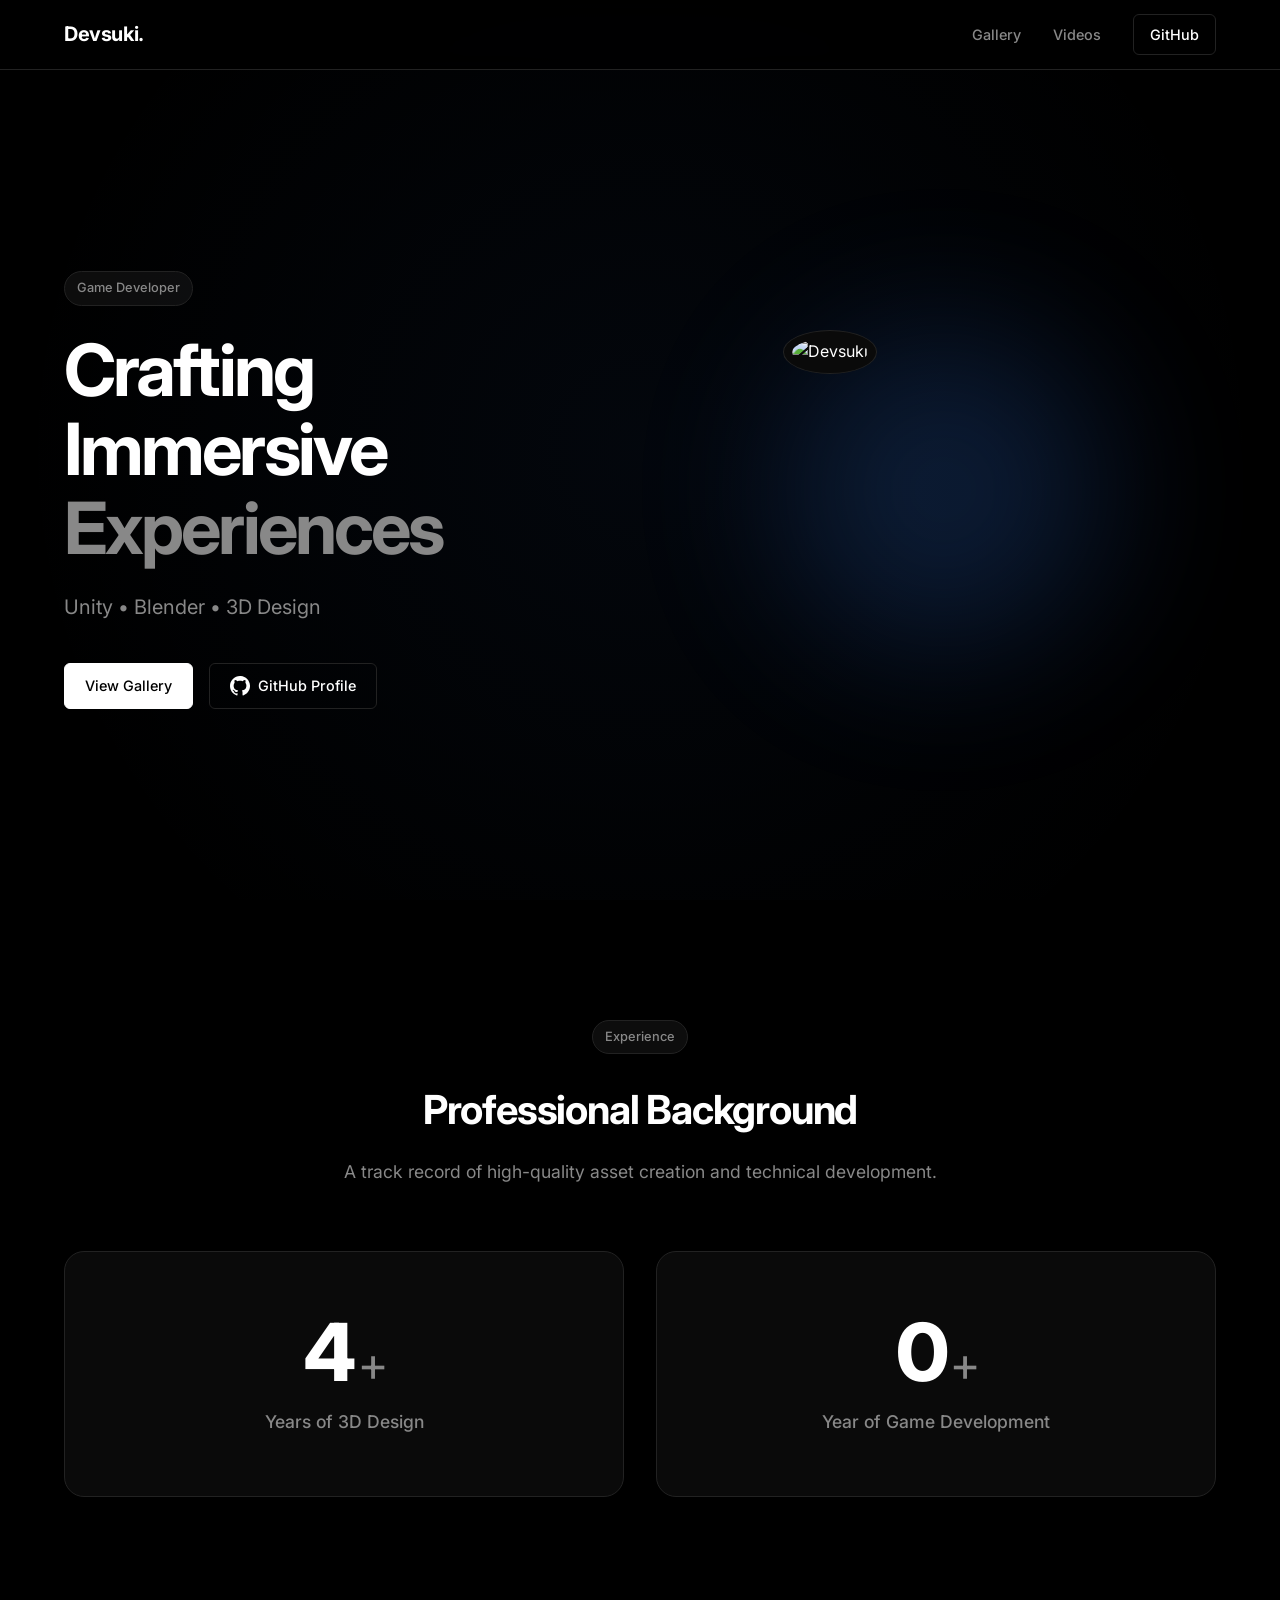
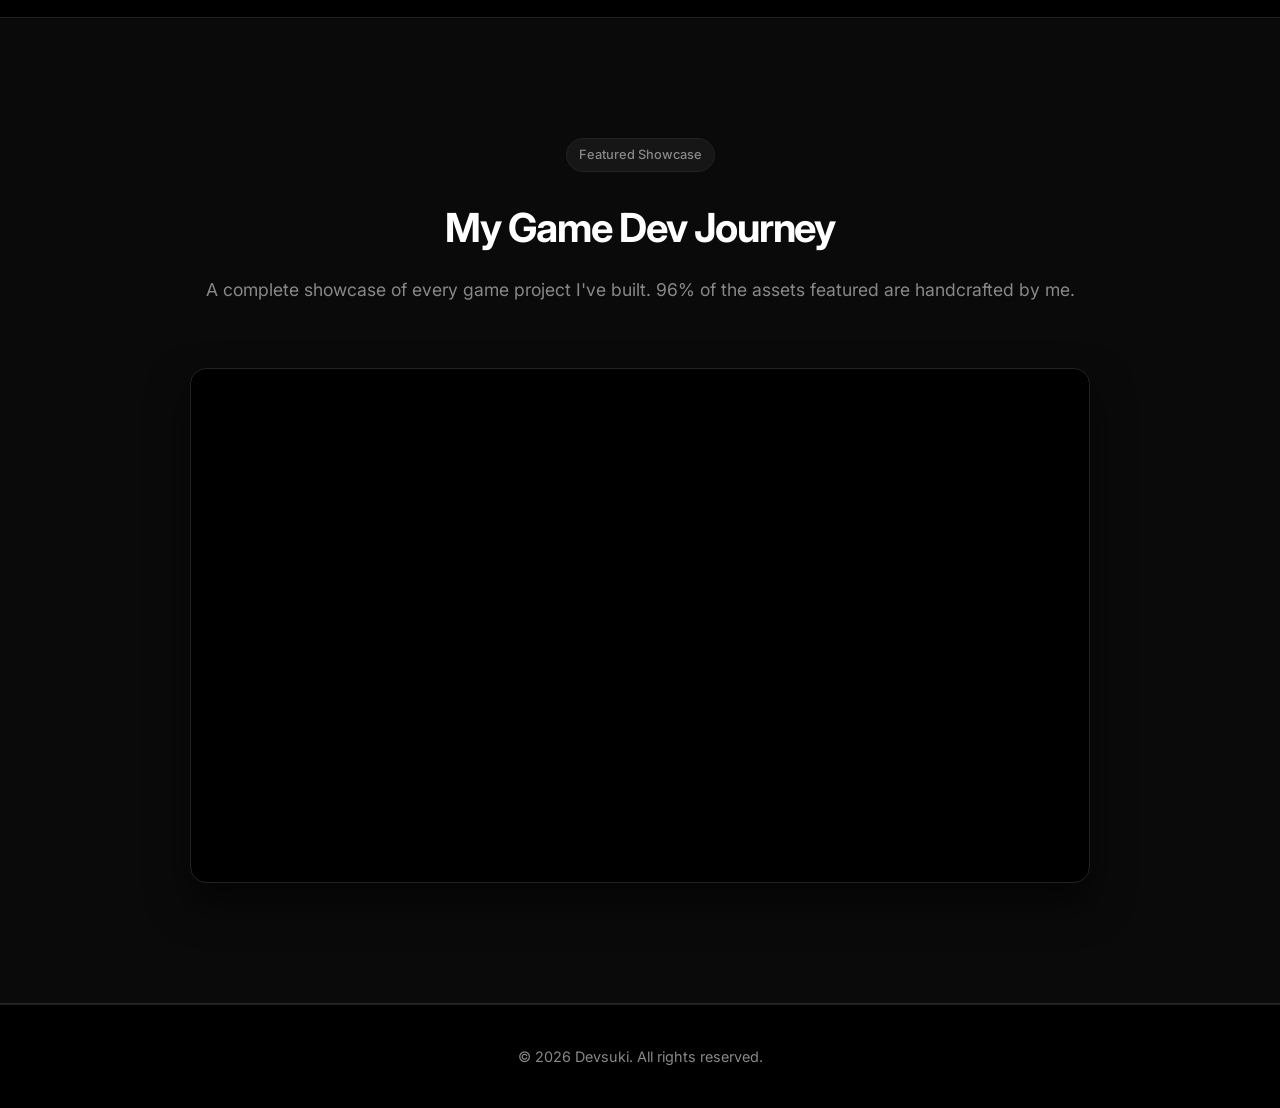
==== commit 81decb19: "Revert "portfolio updated" This reverts commit 7d059a3fcea9b5e9f0aeb4a5136d43a04f4d1837." ====
--- a/index.html
+++ b/index.html
@@ -26,10 +26,10 @@
 <body>
     <nav class="navbar">
         <div class="container nav-container">
-            <a href="index.html" class="logo">Devsuki.</a>
+            <a href="https://devsuki256.github.io" class="logo">Devsuki.</a>
             <div class="nav-links">
-                <a href="gallery.html">Gallery</a>
-                <a href="videos.html">Videos</a>
+                <a href="gallery.html" target="_blank" rel="noopener noreferrer">Gallery</a>
+                <a href="videos.html" target="_blank" rel="noopener noreferrer">Videos</a>
                 <a href="https://github.com/devsuki256/" target="_blank" class="btn btn-outline">GitHub</a>
             </div>
             <button class="menu-toggle" id="menu-toggle" aria-label="Toggle navigation">
@@ -48,7 +48,7 @@
                 <p class="hero-subtitle animate-fade-up" style="animation-delay: 0.3s; opacity: 0;">Unity • Blender • 3D Design</p>
                 
                 <div class="hero-actions animate-fade-up" style="animation-delay: 0.4s; opacity: 0;">
-                    <a href="gallery.html" class="btn btn-primary">View Gallery</a>
+                    <a href="gallery.html" target="_blank" rel="noopener noreferrer" class="btn btn-primary">View Gallery</a>
                     <a href="https://github.com/devsuki256/" target="_blank" class="btn btn-secondary">
                         <svg width="20" height="20" viewBox="0 0 24 24" fill="currentColor">
                             <path d="M12 0c-6.661 0-12 5.339-12 12 0 5.278 3.433 9.756 8.206 11.341.6.111.82-.258.82-.577v-2.031c-3.338.724-4.042-1.61-4.042-1.61-.546-1.387-1.333-1.756-1.333-1.756-1.089-.745.083-.729.083-.729 1.205.084 1.839 1.237 1.839 1.237 1.07 1.834 2.807 1.304 3.492.997.107-.775.418-1.305.762-1.604-2.665-.305-5.467-1.334-5.467-5.931 0-1.311.469-2.381 1.236-3.221-.124-.303-.535-1.524.117-3.176 0 0 1.008-.322 3.301 1.23.957-.266 1.983-.399 3.003-.404 1.02.005 2.047.138 3.006.404 2.291-1.552 3.297-1.23 3.297-1.23.653 1.653.242 2.874.118 3.176.77.84 1.235 1.911 1.235 3.221 0 4.609-2.807 5.624-5.479 5.921.43.372.823 1.102.823 2.222v3.293c0 .319.192.694.801.576 4.765-1.589 8.199-6.086 8.199-11.386 0-6.627-5.373-12-12-12z"/>
@@ -95,7 +95,7 @@
             </div>
             <div class="featured-video card animate-fade-up" style="animation-delay: 0.2s; opacity: 0;">
                 <div class="video-wrapper">
-                    <iframe src="https://www.youtube.com/embed/eBg6QjAxoY8?si=IabDx_BkLDv4gOs7" title="YouTube video player" frameborder="0" allow="accelerometer; autoplay; clipboard-write; encrypted-media; gyroscope; picture-in-picture; web-share" referrerpolicy="strict-origin-when-cross-origin" allowfullscreen></iframe>
+                    <iframe src="https://www.youtube.com/embed/bhqMQ7CLJa0?si=gXv5H6FNw3ew9xM1" title="YouTube video player" frameborder="0" allow="accelerometer; autoplay; clipboard-write; encrypted-media; gyroscope; picture-in-picture; web-share" referrerpolicy="strict-origin-when-cross-origin" allowfullscreen></iframe>
                 </div>
             </div>
         </div>
